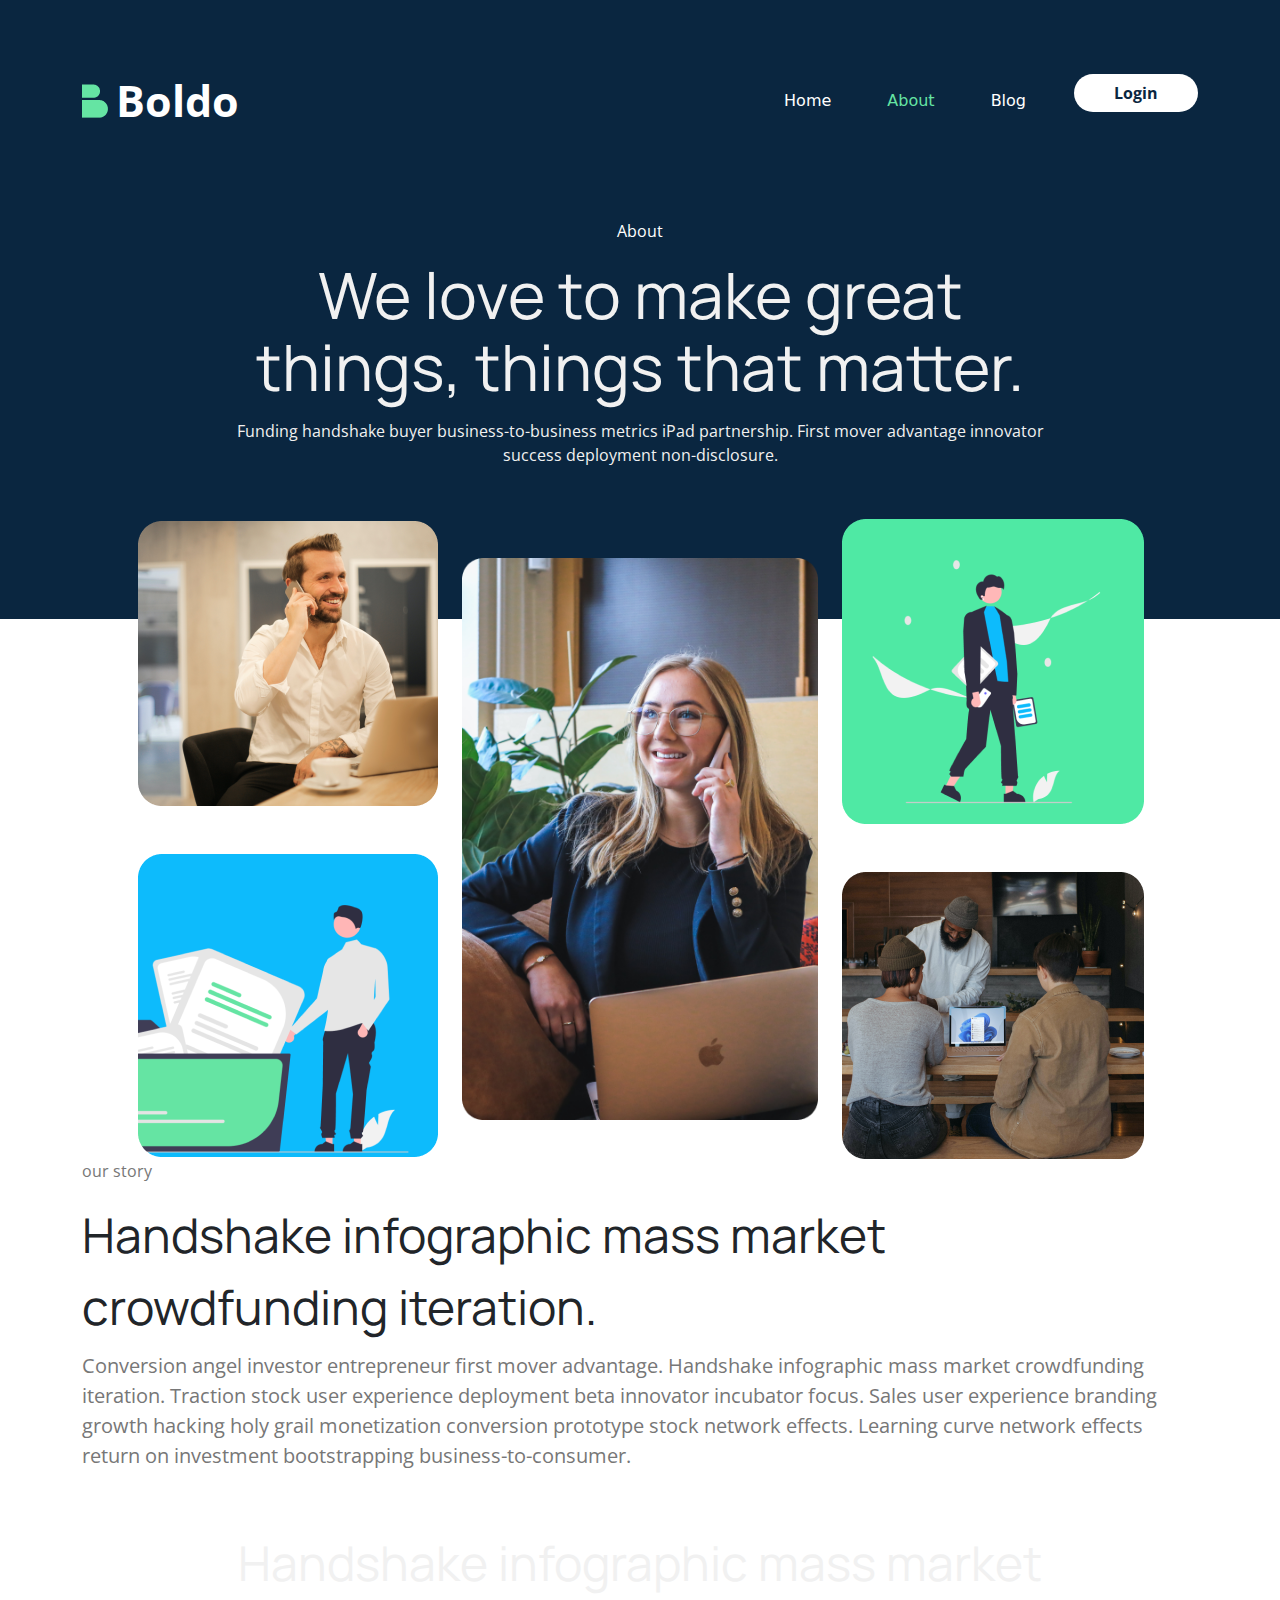
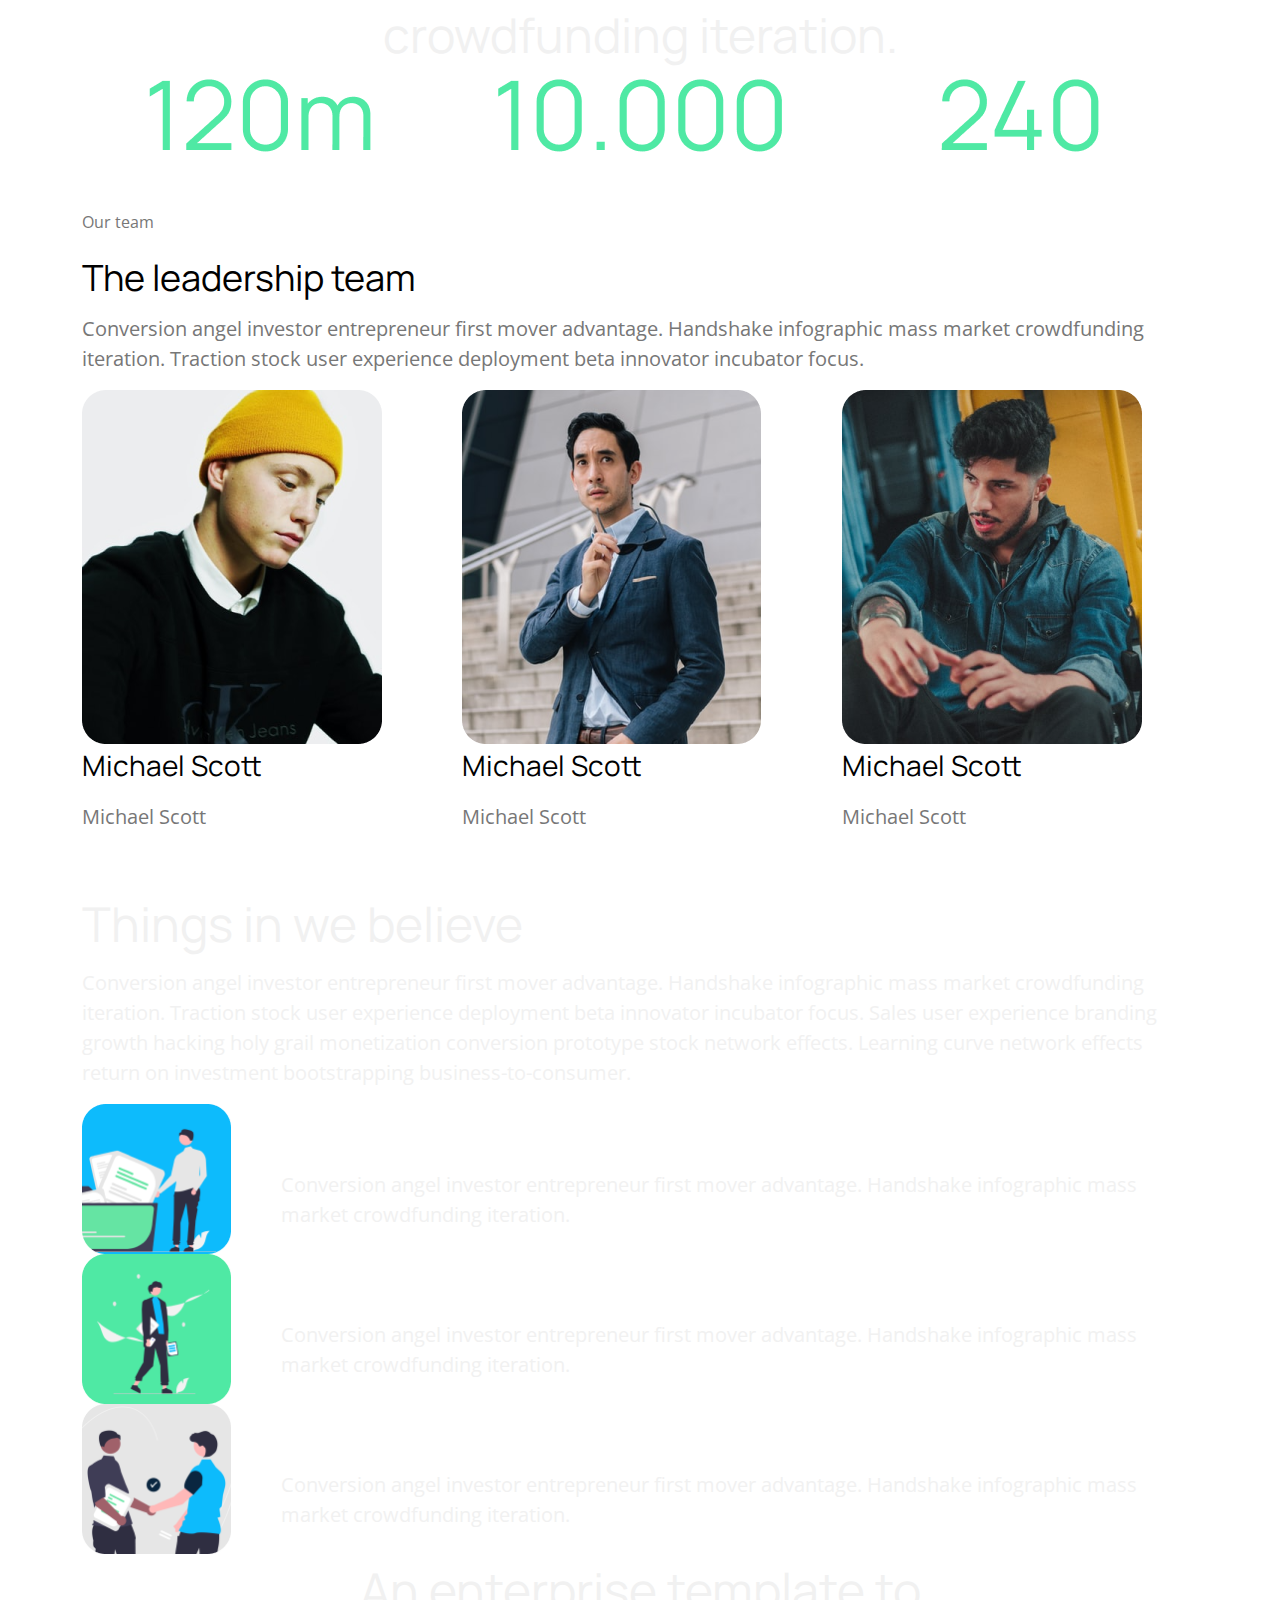
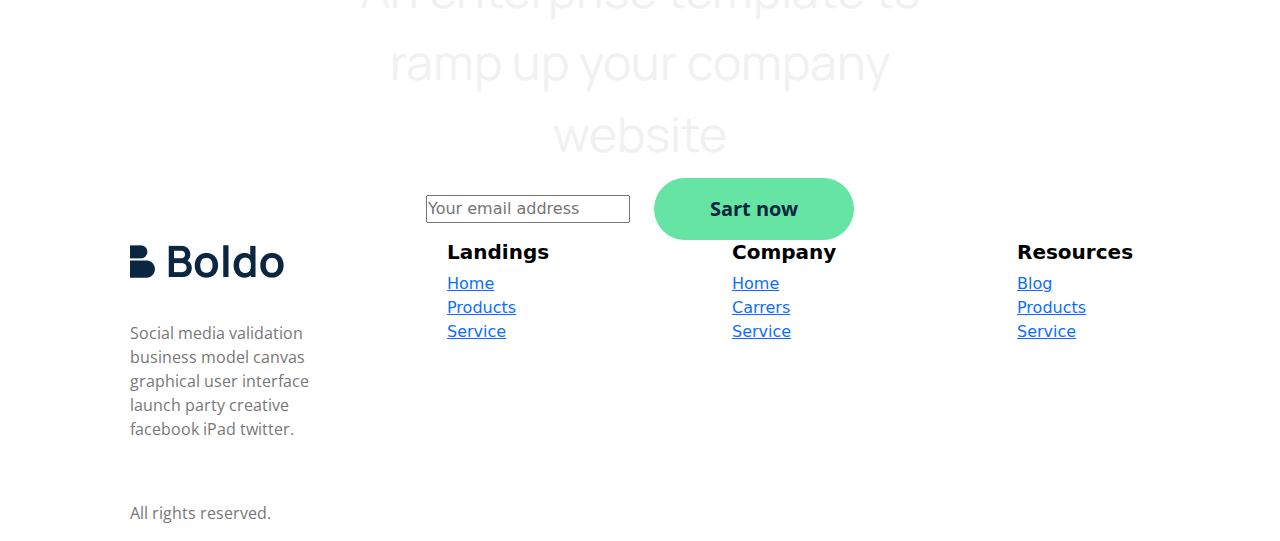
==== about.html @ e949ea77 "initial Boldo" ====
<html lang="en">
 <head>
   <meta charset="UTF-8">
   <meta http-equiv="X-UA-Compatible" content="IE=edge">
   <meta name="viewport" content="width=device-width, initial-scale=1.0">
   <link rel="stylesheet" href="https://cdnjs.cloudflare.com/ajax/libs/font-awesome/6.2.1/css/all.min.css"  />
   <link rel="stylesheet" href="css/animate.min.css">
   <link rel="stylesheet" href="swiper/swiper.min.css">
   <link rel="stylesheet" href="bootstrap/css/bootstrap.min.css">
   <link rel="stylesheet" href="css/style.css">
   <title>Boldo</title>
 </head>
 <body>
 <!-- ========== Start header ========== -->
   <section class="header about-header">
    <div class="container-fluid scroll-nav"> 
    <div class="container">
      <nav class="navbar navbar-expand-md ">
        <div class="navbar-brand d-flex align-items-center   " href="#"><img src="img/greenlogo.png"     alt=""><span class="brand-text   d-flex align-items-center ms-2 ">Boldo</span></div>
          <button class="navbar-toggler fas fa-bars d-lg-none text-dark" type="button" data-bs-toggle="collapse" data-bs-target="#collapsibleNavId" aria-controls="collapsibleNavId"
              aria-expanded="false" aria-label="Toggle navigation">
             
            </button>
          <div class="collapse navbar-collapse" id="collapsibleNavId">
              <ul class="navbar-nav ms-auto  ">
                  <li class="nav-item">
                      <a class="nav-link " href="index.html" aria-current="page">Home </a>
                  </li>
                  <li class="nav-item">
                    <a class="nav-link active " href="about.html" aria-current="page">About </a>
                 </li>
                 <li class="nav-item">
                  <a class="nav-link  " href="blog.html" aria-current="page">Blog </a>
                </li>
                 <li>
                  <a href="#" class="btn1 btn-login">Login</a> 
                 </li>
              </ul>
              
          </div>
      </nav>
      </div>
      </div>
      <div class="container">
        <div class=" about-banner     text-center">
          <p class="white-title">About</p>
          <h1 class="h1-xxxl-white mb-3">We love to make great things, things that matter.</h1>
          <p class="p-xs-light xs ">Funding handshake buyer business-to-business metrics iPad partnership. First mover advantage innovator success deployment non-disclosure.</p>
        </div>
      </div>
   </section>
 <!-- ========== End header ========== -->


 <!-- ========== Start gallery ========== -->
 <section class="gallery" style="margin-top: -100px;" >
     <div class="container  ">
      <div class="row  row-cols-1 row-cols-lg-3 gap-0 d-flex align-items-center ">
       <div class="col text-end d-none d-lg-block">
         <img src="img/about1.png" style="max-width:100%;object-fit: cover;"  class="mb-5" alt="">
         <img src="img/about2.png" style="max-width:100%;object-fit: cover;"  alt="">
       </div>
         <div class="col text-center">
           <img src="img/about3.png" style="max-width:100%;object-fit: cover;"  alt="">
         </div>
       <div class=" col d-none d-lg-block ">
         <img src="img/about4.png" style="max-width:100%;object-fit: cover;" class="mb-5"  alt="">
         <img src="img/about5.png" style="max-width:100%;object-fit: cover;"  alt="">
       </div>
      </div>
   </div>  
 </section>
 
 <!-- ========== End gallery ========== -->
 <!-- ========== Start Section ========== -->
    <section class="story">
   <div class="container">
     <div class="story-box">
      <div class="" >
        <p class="gray-title">our story</p>
        <h1 class="h2-xxl-black">Handshake infographic mass market crowdfunding iteration.</h1>
        <p class="p-sm-gray sm">Conversion angel investor entrepreneur first mover advantage. Handshake infographic mass market crowdfunding iteration. Traction stock user experience deployment beta innovator incubator focus. Sales user experience branding growth hacking holy grail monetization conversion prototype stock network effects. Learning curve network effects return on investment bootstrapping business-to-consumer. </p>
      </div>
     </div>
   </div>
    </section>
 <!-- ========== End Section ========== -->

 <!-- ========== Start Section ========== -->
 <section class="number d-flex justify-content-center">
  <div class="container">
    <div class="number-info text-center" >
      <p class="white-title">our numbers</p>
      <h1 class="h1-xxl-white ">Handshake infographic mass market crowdfunding iteration.</h1>
    </div>
    <div class="row row-cols-1 row-cols-md-2 row-cols-lg-3 text-center">
      <div class="col">
        <div class="numbr-box">
          <img src="img/120m.png" alt="">
          <p class="p-l-white">Cool feature title</p>
        </div>
      </div>
      <div class="col">
        <div class="numbr-box">
          <img src="img/10.000.png" alt="">
          <p class="p-l-white">Cool feature title</p>
        </div>
      </div>
      <div class="col">
        <div class="numbr-box">
          <img src="img/240.png" alt="">
          <p class="p-l-white">Cool feature title</p>
        </div>
      </div>
    </div>
  </div>
   </section>
 <!-- ========== End Section ========== -->
 
<!-- ========== Start Section ========== -->
<section class="team">
  <div class="container">
    <div class="main-team">
      <div class="team-info">
        <div class="" >
          <p class="gray-title">Our team</p>
          <h2 class="h2-xl-black">The leadership team</h2>
          <p class="p-sm-gray sm">Conversion angel investor entrepreneur first mover advantage. Handshake infographic mass market crowdfunding iteration. Traction stock user experience deployment beta innovator incubator focus. </p>
        </div>
       </div>
       <div class="row .row-cols-1 row-cols-md-2 row-cols-lg-3 d-flex align-items-center">
         <div class="col text-center text-md-start ">
          <div class="team-box">
            <img src="img/team1.png" alt="">
            <p class="p-l-black">Michael Scott</p>
            <p class="p-sm-gray sm">Michael Scott</p>
  
          </div>
         </div>
         
         <div class="col    text-center text-md-start ">
          <div class="team-box">
            <img src="img/team2.png" alt="">
            <p class="p-l-black">Michael Scott</p>
            <p class="p-sm-gray sm">Michael Scott</p>
  
          </div>
         </div>
         
         <div class="col text-center text-md-start">
          <div class="team-box">
            <img src="img/team3.png" alt="">
            <p class="p-l-black">Michael Scott</p>
            <p class="p-sm-gray sm">Michael Scott</p>
  
          </div>
         </div> 
       </div>
    </div>
  
    </div>
 
</section>
<!-- ========== End Section ========== -->

<!-- ========== Start Section ========== -->
 <section class="value">
  <div class="container">
     <div class="main-value">
      <div class="value-info">
        <p class="white-title">our values</p>
        <h1 class="h1-xxl-white">Things in we believe</h1>
        <p class="p-sm-light sm">Conversion angel investor entrepreneur first mover advantage. Handshake infographic mass market crowdfunding iteration. Traction stock user experience deployment beta innovator incubator focus. Sales user experience branding growth hacking holy grail monetization conversion prototype stock network effects. Learning curve network effects return on investment bootstrapping business-to-consumer. </p>
     </div>
       <div class="single-value d-flex  align-items-center " style="gap:50px">
        <img src="img/valu1.png" alt="" style="width:150px; height:150px; margin:auto; object-fit:cover">
        <div class="single-info">
          <p class="p-l-white">We are commited.</p>
          <p class="p-sm-light sm">Conversion angel investor entrepreneur first mover advantage. Handshake infographic mass market crowdfunding iteration. </p>
        </div>
       </div>
       <div class="single-value d-flex  align-items-center " style="gap:50px">
        <img src="img/value2.png" alt="" style="width:150px; height:150px; margin:auto; object-fit:cover">
        <div class="single-info">
          <p class="p-l-white">We are responsible.</p>
          <p class="p-sm-light sm">Conversion angel investor entrepreneur first mover advantage. Handshake infographic mass market crowdfunding iteration. </p>
        </div>
       </div>
       <div class="single-value d-flex  align-items-center " style="gap:50px">
        <img src="img/value3.png" alt="" style="width:150px; height:150px; margin:auto; object-fit:cover">
        <div class="single-info">
          <p class="p-l-white">We aim for progress..</p>
          <p class="p-sm-light sm">Conversion angel investor entrepreneur first mover advantage. Handshake infographic mass market crowdfunding iteration. </p>
        </div>
       </div>

     </div>

  </div>
 </section>
<!-- ========== End Section ========== -->

  <!-- ========== Start Section ========== -->
  <section class="enter  ">
    <div class="container ">
         <div class="enter-box row   ">
           <h1 class="h1-xxl-white col col-md-6 col-lg-7 mx-auto text-center px-2">An enterprise template to ramp up your company website</h1>
           <div class="input-btn d-flex flex-column flex-md-row align-items-center justify-content-center w-100   " style="gap: 24px ">
             <input type="email" placeholder="Your email address" id="email">
             <a href="#" class="btn2 green-btn">Sart now</a>
           </div>
         </div>
       </div>
  </section>
 <!-- ========== End Section ========== -->

 <!-- ========== Start Section ========== -->
  <footer class="footer  ">
   <div class="container w-100 mx-auto">
     <div class="row row-cols-1 row-cols-md-2 row-cols-lg-4    ">
       <div class="col  ">
         <div class="link-box ms-0 ms-md-5  ">
           <img src="img/logo3.png" style="margin-bottom:40px;" alt="">
           <p class="p-xs-gray xs"   style="margin-bottom:60px ;" >Social media validation business model canvas graphical user interface launch party creative facebook iPad twitter.</p>
           <p class="p-xs-gray xs">All rights reserved.</p>
         </div>
       </div>
       <div class="col  ">
         <div class="main-link   ms-0 ms-md-5  ">
           <ul>
             <h5 class="p-sm-black-bold sm ">Landings</h5>
             <li><a href="#">Home</a></li>
             <li><a href="#">Products</a></li>
             <li><a href="#">Service</a></li>
           </ul>
         </div>
       </div>
       <div class="col ">
         <div class="main-link ms-0 ms-md-5">
           <ul>
             <h5 class="p-sm-black-bold sm ">Company</h5>
             <li><a href="#">Home</a></li>
             <li><a href="#">Carrers</a></li>
             <li><a href="#">Service</a></li>
           </ul>
         </div>
       </div>
       <div class="col  ">
         <div class="main-link ms-0 ms-md-5">
           <ul>
             <h5 class="p-sm-black-bold sm  ">Resources</h5>
             <li><a href="#">Blog</a></li>
             <li><a href="#">Products</a></li>
             <li><a href="#">Service</a></li>
           </ul>
         </div>
       </div>
   </div>
  </footer>

 <!-- ========== End Section ========== -->






 

  

   <script src="https://cdnjs.cloudflare.com/ajax/libs/jquery/3.6.1/jquery.min.js"></script>
   <script src="/bootstrap/js/bootstrap.min.js"></script>
   <script src="swiper/swiper.min.js"></script>
   <script type="text/javascript"  src="js/wow.min.js"></script>
   <script type="text/javascript"  src="js/index.js"></script>
 </body>
 </html>
---- css/style.css ----
@import "/dist/css/about/number.css";
@import "/dist/css/about/story.css";
@import "/dist/css/about/team.css";
@import "/dist/css/about/value.css";
@import "/dist/css/about/gallery.css";

@import "/dist/css/blog/blog.css";

@import "/dist/css/home/connect.css";
@import "/dist/css/home/customer.css";
@import "/dist/css/home/service.css";
@import "/dist/css/home/slider.css";
@import "/dist/css/home/enter.css";
@import  "/dist//css/footer.css";
 

@import url('https://fonts.googleapis.com/css2?family=Manrope:wght@400;600;700&display=swap');
@import url('https://fonts.googleapis.com/css2?family=Manrope:wght@400;600;700&family=Open+Sans:wght@400;600;700&display=swap');
*{
   margin: 0;
   padding: 0;
   box-sizing: border-box;
   list-style-type:none;
   text-decoration: none
}
html{
  overflow-x: hidden;
  scroll-padding-top:80px;;
}

 
 :root{
   --light-blue:#0DBBFC;
   --dark-blue:#0A2640;
   --gray-blue:#8FB6D5;
   --green-color:#65E4A3;
   --light-gray:#F1F1F1;
   --white-color:#FFFFFF;
   --balck-color:#000000;
   --gray-color:#777777;;

   --font-l:28px;
   --font-xl:36px;
   --font-xxl:48px;
   --font-xxxl:64px;

   --font-xs:16px;
   --font-s:20px;
   --font-m:24px;

   --font-regular:400px;
   --font-semibld:600px;
   --font-bold:700;
   --family-manpore:'Manrope', sans-serif;
   --family-sans:'Open Sans', sans-serif;

   --line-height1:72px;
   --line-height2:56px;
   --line-height3:36px;
   --line-height4:32px;
   --line-height5:28px;
   

   --bg-gradient:linear-gradient(90deg, #0A2640 0%, rgba(10, 38, 64, 0.109375) 31.6%, rgba(10, 38, 64, 0) 72.89%, #0A2640 97.87%);

     --btn-padding:16px 56px;
     --btn-radius:56px;
 }

 h1{
   font-family:var(--family-manpore);
   font-size:var(--font-xxl);
   font-weight:var(--font-regular);
   line-height:var(--line-height1);
 }
 h2{
  font-family:var(--family-manpore);
  font-size:var(--font-xl);
  font-weight:var(--font-regular);
  line-height:var(--line-height2);
}
 p{
  font-family: var(--family-sans);
  font-weight: var(--font-regular);
 
}
.xs{
   font-size:var(--font-xs);
}
.sm{
  font-size:var(--font-s);
}
.m{
  font-size:var(--font-m);
}
 

.h1-xxl-white{
  color:var(--light-gray)
 }
.h1-xxxl-white{
  color:var(--light-gray);
  font-size: var(--font-xxxl);
 }
 .h1-xxl-black{
  color:var(--balck-color)
}
 .h2-xl-black{
  line-height:var(--line-height2);
  color:var(--balck-color)
}
.h2-xl-white{
  color:var(--white-color)
}
.gray-title{
  color:var(--gray-color)
}
.white-title{
  color:var(--white-color)
}

 .p-xs-light{
   color:var(--light-gray);
 
 }
 .p-xs-gray{
  color:var(--gray-color);
 }
 .p-xs-black-bold{
  font-weight: var(--font-bold);
  color:var(--balck-color);
}
 .p-sm-gray{
   color:var(--gray-color);
 
 }
 .p-sm-black{
  color:var(--balck-color);
 
}
.p-sm-light{
  color:var(--light-gray);
}
.p-sm-black-bold{
  font-weight: var(--font-bold);
  color:var(--balck-color);
}

 .p-m-gray{
  color:var(--gray-color)!important;
}
.p-m-black{
  color:var(--balck-color);
 
}
.p-m-light{
  color:var(--light-gray);
}
.p-l-white{
  font-family:var(--family-manpore);
  font-size:var(--font-l);
  font-weight:var(--font-regular);
  color:var(--white-color);
   
}
 
.p-l-black{
  font-family:var(--family-manpore);
  font-size:var(--font-l);
  font-weight:var(--font-regular);
  color:var(--balck-color);
   
}

/* all btn */
.btn1{
  padding: 8px 40px;
  border-radius:24px;
  font-size: var(--font-xs);
  font-weight: var(--font-bold);
  font-family: var(--family-sans);
  text-decoration: none;

}
.btn2{
  padding: var(--btn-padding);
  border-radius: var(--btn-radius);
  text-decoration:none;
  font-size: var(--font-s);
  font-weight: var(--font-bold);
  font-family:var(--family-sans);

}
.btn-login{
  background: var(--white-color)!important;
  color: var(--dark-blue)!important
}
.btn-login2{
  color: var(--dark-blue)!important;
  border:2px solid var(--dark-blue)!important;
}


 
.btn-border{
   border:2px solid #FFFFFF;
   color: var(--white-color)!important;
}


.btn-black{
  border:2px solid var(--dark-blue);
  color: var(--dark-blue)!important;
}
.green-btn{
  background-color: var(--green-color);
  color:var(--dark-blue)!important;
}
.btn-dark{
  background-color: var(--dark-blue);
  color:var(--white-color)!important;
 
  
}


/* header section */




.header{
  background:var(--dark-blue)!important;
  min-height: 100vh;
  padding: 56px;;
}
.header .navbar-nav{
  gap:40px
}
.header .brand-text{
  font-size: 43.3px;
  color:var(--white-color)!important;
  font-weight: var(--font-bold);
  font-family: var(--family-sans);
}
.header .navbar .nav-link {
  color:var(--white-color);
  font-size:var(--font-xs);
  font-weight:var(var(--font-semibld))
  var(--line-height5);
  gap:40px;
transition: .3s linear;
}
.header .navbar .nav-link:hover{
  color:var(--green-color)!important;
}

.header .navbar .nav-link.active  {
  color:var(--green-color)!important;
  
}
 
  .show-nav2{
    position: fixed;
    top:0;
    left:0;
    background:var(--white-color);
    color:var(--black-color);
    box-shadow:0px 0px 20px 2px rgba(0, 0, 0, 0.353);
    z-index: 10000;}
   
    .show-nav2 .navbar .brand-text{
      color:var(--balck-color)!important;
    }
  .show-nav2 .navbar .nav-link{
    color:var(--black-color)!important;
    transition: .3s linear;
  }
  .show-nav2 .navbar .nav-link:hover{
    color:var(--green-color)!important;

  }
  .show-nav2 .btn-login{
    border:2px solid var(--dark-blue)
  }
  



.header .home-banner{
   margin-top: 4rem;
}
 
.header .home-banner .image1{
  max-width: 493px;
  margin:auto;
  ;
}
.header .brand{
 max-width: 1173px;
 min-height: 93px;
text-align: center;
 display: flex;
 justify-content: center;
 align-items: center;  
 margin-top: 89px;
 background:linear-gradient(90deg, #0A2640 0%, rgba(10, 38, 64, 0.109375) 31.6%, rgba(10, 38, 64, 0) 72.89%, #0A2640 97.87%), url("../img/logo6.png");  
 background-repeat: no-repeat;;
 

}

/* about html */
.about-header{
min-height: 619px;
}
.about-header .about-banner{
  max-width: 842px;
  margin:auto;
  text-align: center;
  margin-top: 72px;;
}


/* blog html*/
.blog-header{
  background: var(--white-color)!important
}
.blog-header .navbar .nav-link  {
  color:var(--balck-color)!important;
  font-size:var(--font-xs);
  font-weight:var(var(--font-semibld))
  var(--line-height5);
  gap:40px;
}


.blog-header .brand-text{
  font-size: 43.3px;
  color:var(--balck-color)!important;
  font-weight: var(--font-bold);
  font-family: var(--family-sans);
}

.blog-header .blog-banner h1{
  font-family:var(--family-manpore);
  font-size:var(--font-xxxl);
  font-weight:var(--font-regular);
  line-height:var(--line-height1);
   color: var(--black-color);
   margin-bottom: 67px;
} 
.blog-banner{
  margin-top:45px ;
}
 
.blog-banner .info-content{
  border-bottom:2px solid var(--gray-color)
}
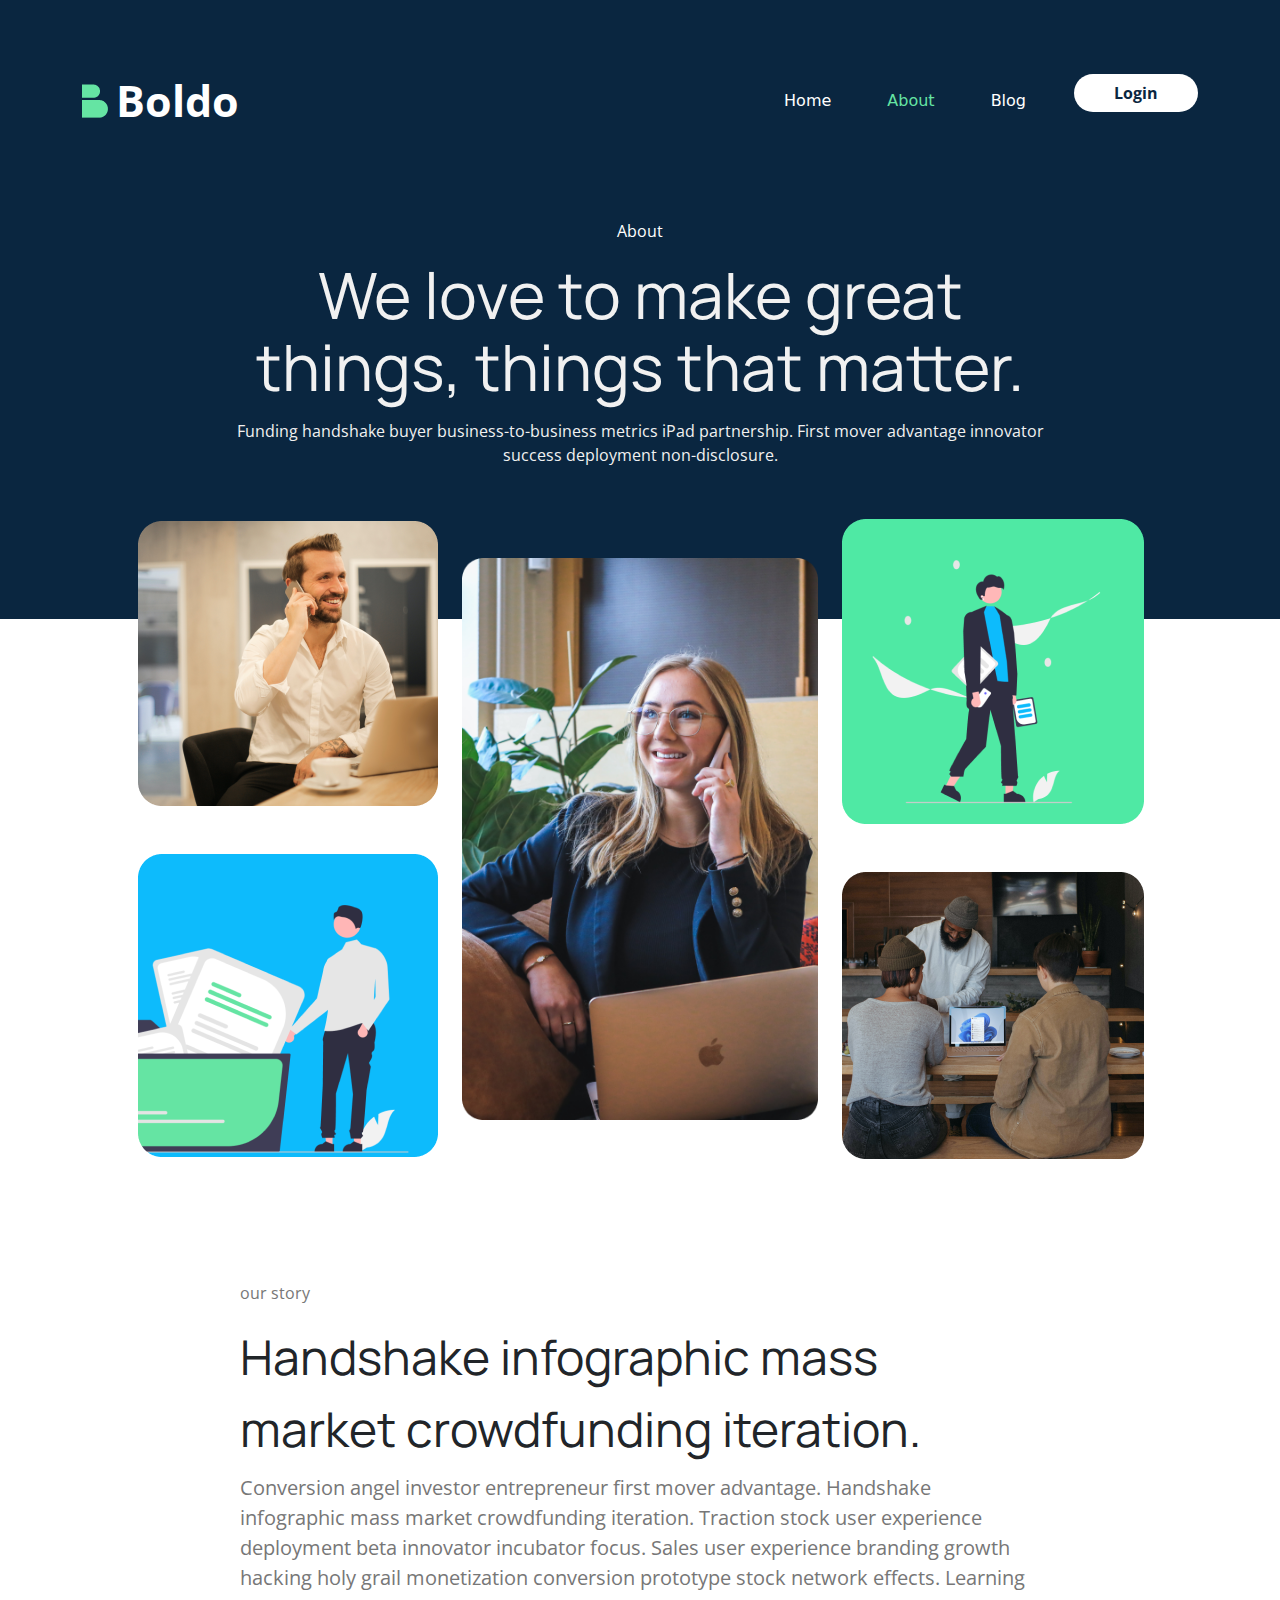
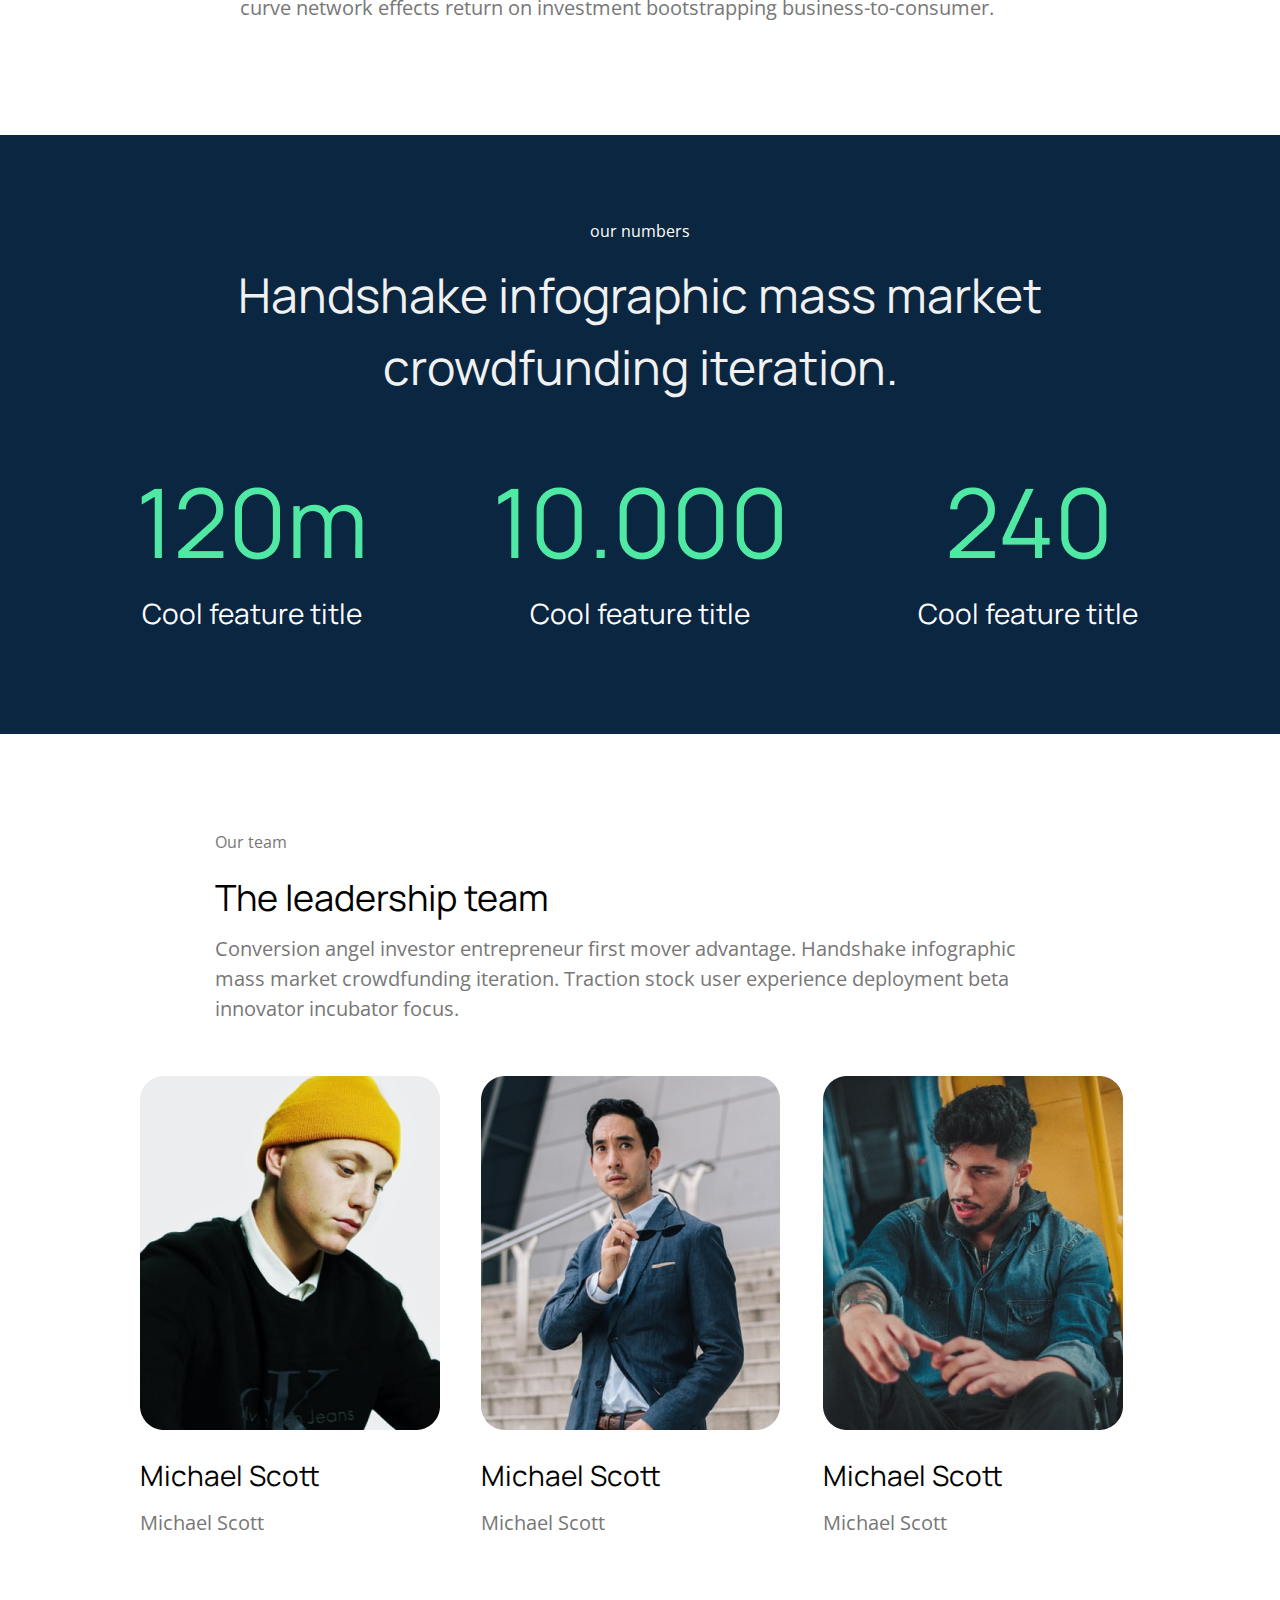
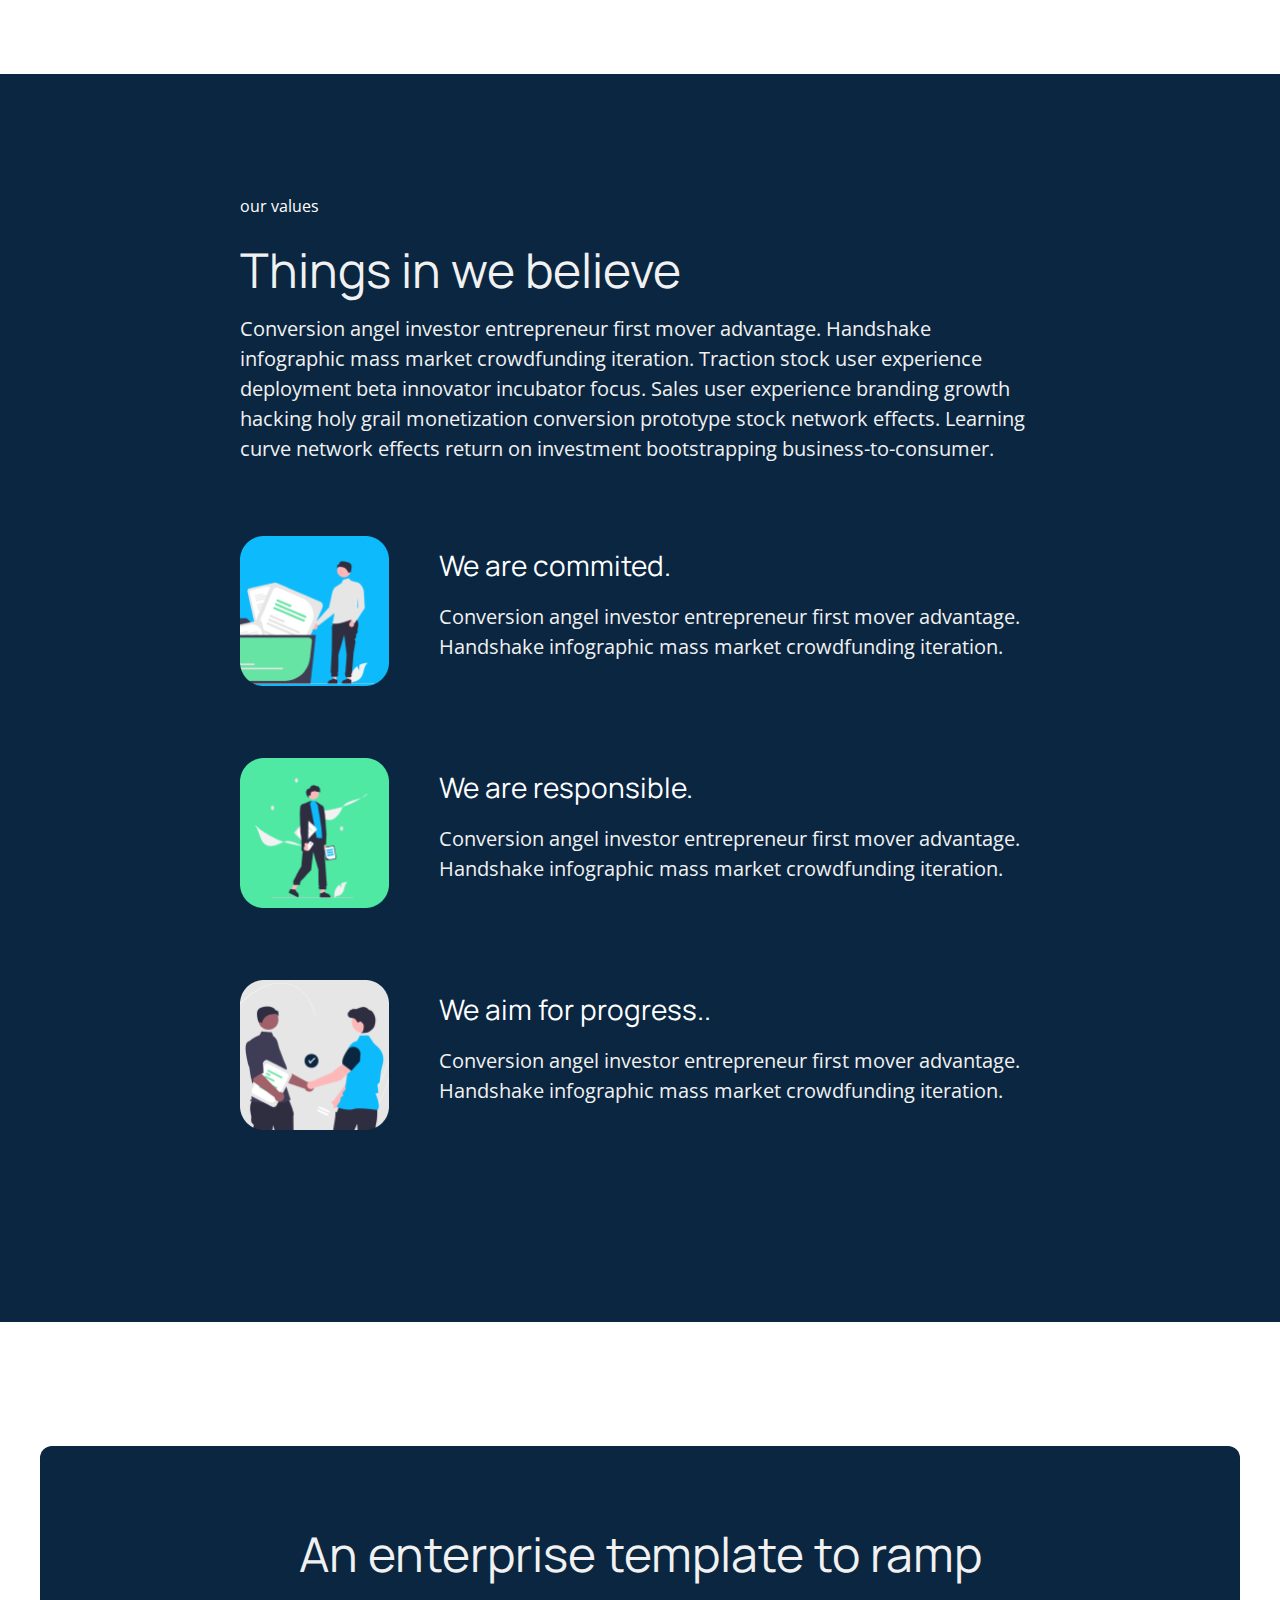
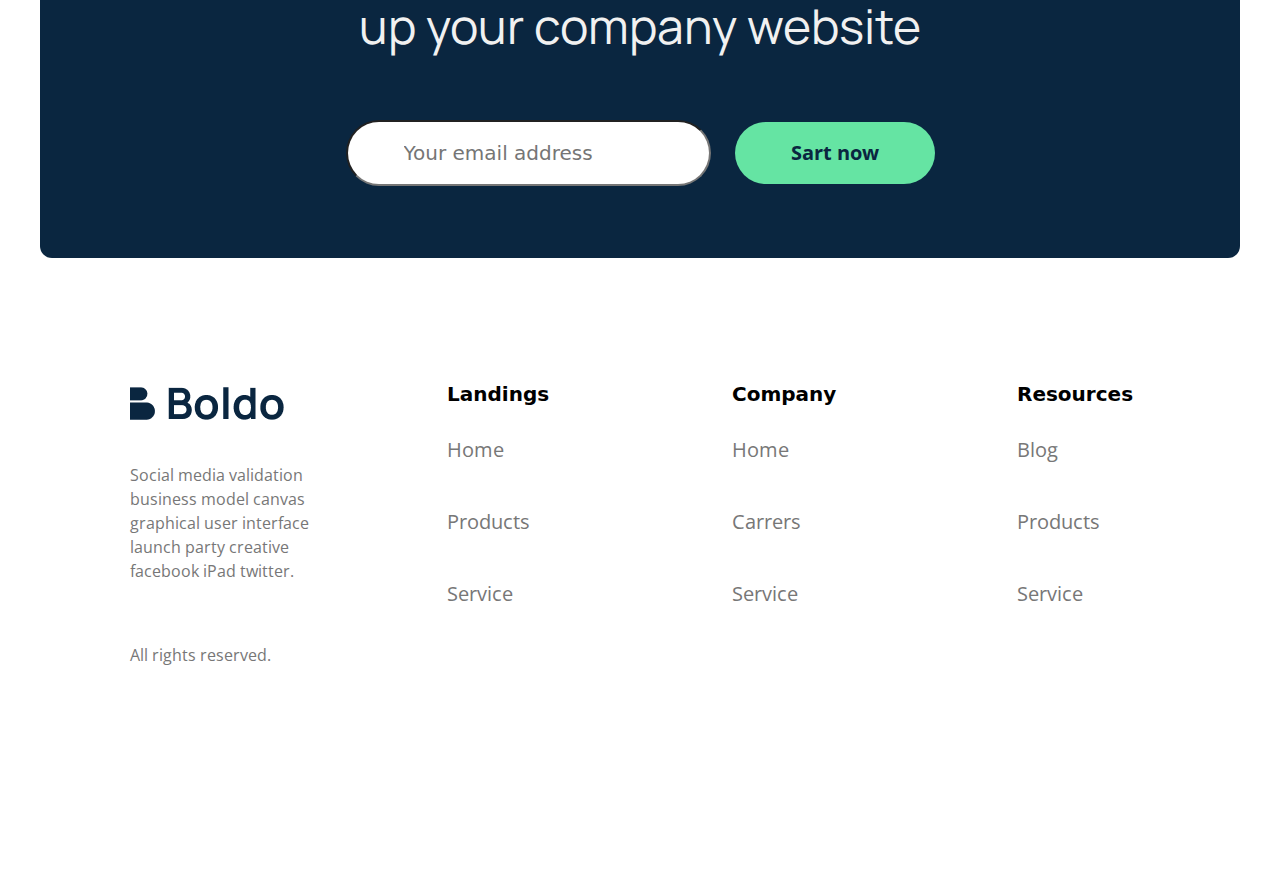
==== commit 74b5ba24: "final changes done" ====
--- a/about.html
+++ b/about.html
@@ -270,7 +270,7 @@
   
 
    <script src="https://cdnjs.cloudflare.com/ajax/libs/jquery/3.6.1/jquery.min.js"></script>
-   <script src="/bootstrap/js/bootstrap.min.js"></script>
+   <script src="bootstrap/js/bootstrap.min.js"></script>
    <script src="swiper/swiper.min.js"></script>
    <script type="text/javascript"  src="js/wow.min.js"></script>
    <script type="text/javascript"  src="js/index.js"></script>
--- a/css/style.css
+++ b/css/style.css
@@ -1,17 +1,19 @@
-@import "/dist/css/about/number.css";
-@import "/dist/css/about/story.css";
-@import "/dist/css/about/team.css";
-@import "/dist/css/about/value.css";
-@import "/dist/css/about/gallery.css";
-
-@import "/dist/css/blog/blog.css";
-
-@import "/dist/css/home/connect.css";
-@import "/dist/css/home/customer.css";
-@import "/dist/css/home/service.css";
-@import "/dist/css/home/slider.css";
-@import "/dist/css/home/enter.css";
-@import  "/dist//css/footer.css";
+
+
+@import "./about/number.css";
+@import "./about/story.css";
+@import "./about/team.css";
+@import "./about/value.css";
+@import "./about/gallery.css";
+
+@import "./blog/blog.css";
+
+@import "./home/connect.css";
+@import "./home/customer.css";
+@import "./home/service.css";
+@import "./home/slider.css";
+@import "./home/enter.css";
+@import "./footer.css";
  
 
 @import url('https://fonts.googleapis.com/css2?family=Manrope:wght@400;600;700&display=swap');
@@ -357,3 +359,12 @@
 .blog-banner .info-content{
   border-bottom:2px solid var(--gray-color)
 }
+
+@media (max-width:540px) {
+   html{
+    overflow-x: hidden;
+    margin: auto 0;
+ 
+   }
+  
+}